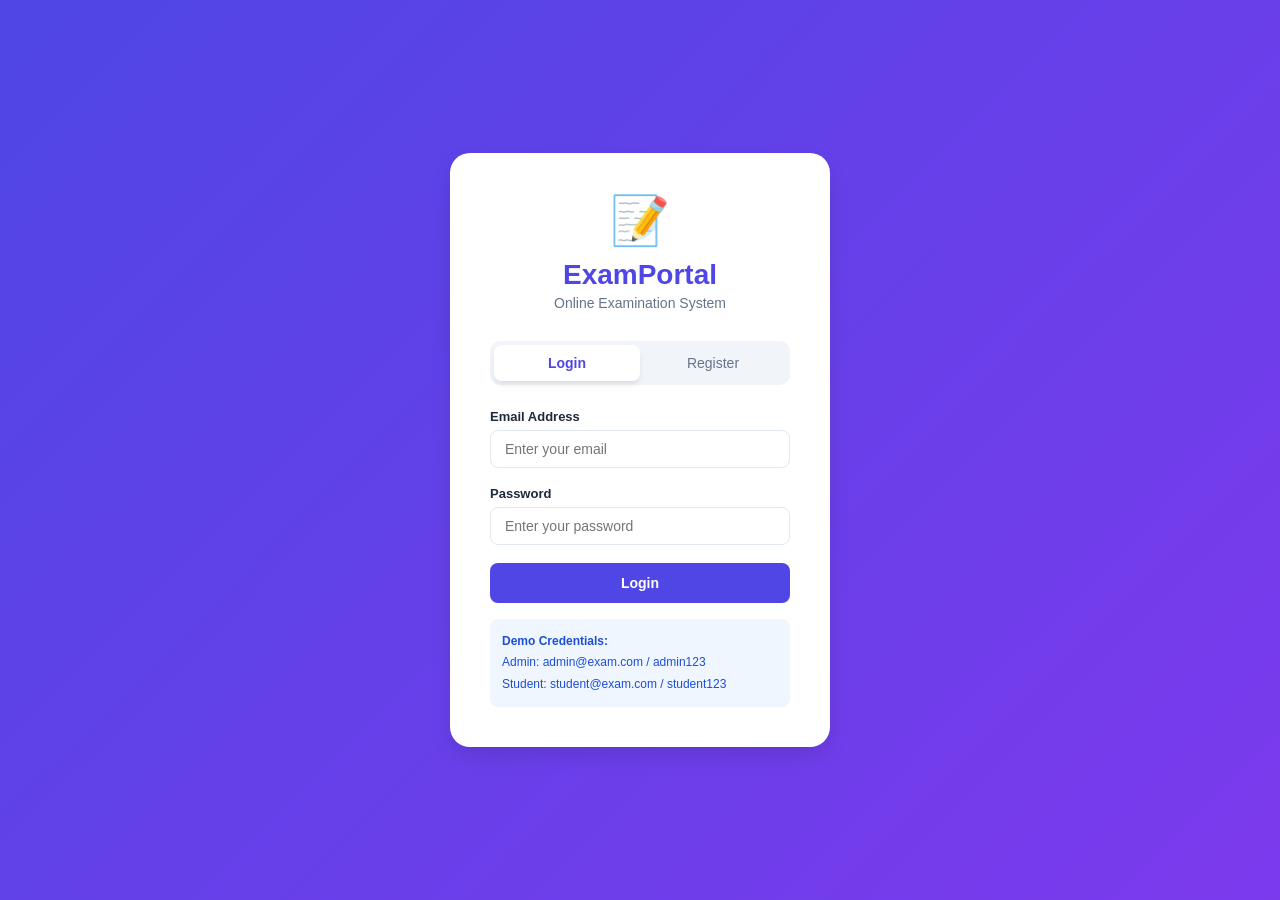
==== online-exam-portal/online-exam-portal/frontend/admin-dashboard.html @ 6cc7e075 "Add files via upload" ====
<!DOCTYPE html>
<html lang="en">
<head>
    <meta charset="UTF-8">
    <meta name="viewport" content="width=device-width, initial-scale=1.0">
    <title>Admin Dashboard - ExamPortal</title>
    <link rel="stylesheet" href="css/style.css">
</head>
<body>

<nav class="navbar">
    <div class="nav-brand">📝 ExamPortal <span class="badge-admin">ADMIN</span></div>
    <div class="nav-links">
        <button class="nav-btn active" onclick="showSection('dashboard')">Dashboard</button>
        <button class="nav-btn" onclick="showSection('exams')">Manage Exams</button>
        <button class="nav-btn" onclick="showSection('results')">Results</button>
    </div>
    <div class="nav-user">
        <span>👤 <span id="adminName"></span></span>
        <button class="btn btn-outline btn-sm" onclick="logout()">Logout</button>
    </div>
</nav>

<div class="container">

    <!-- Dashboard Stats -->
    <div id="dashboardSection">
        <div class="section-header">
            <h2>📊 Admin Dashboard</h2>
        </div>
        <div class="stats-grid" id="statsGrid">
            <div class="stat-card"><div class="stat-num" id="statStudents">-</div><div class="stat-label">Total Students</div></div>
            <div class="stat-card"><div class="stat-num" id="statExams">-</div><div class="stat-label">Total Exams</div></div>
            <div class="stat-card"><div class="stat-num" id="statAttempts">-</div><div class="stat-label">Exam Attempts</div></div>
        </div>
    </div>

    <!-- Manage Exams -->
    <div id="examsSection" class="hidden">
        <div class="section-header">
            <h2>📋 Manage Exams</h2>
            <button class="btn btn-primary" onclick="showCreateExamForm()">+ Create New Exam</button>
        </div>

        <!-- Create/Edit Exam Form -->
        <div id="examForm" class="card hidden">
            <h3 id="examFormTitle">Create New Exam</h3>
            <div class="form-grid">
                <div class="form-group">
                    <label>Exam Title *</label>
                    <input type="text" id="examTitle" placeholder="e.g. Java Programming Basics">
                </div>
                <div class="form-group">
                    <label>Duration (minutes) *</label>
                    <input type="number" id="examDuration" value="30" min="5">
                </div>
                <div class="form-group">
                    <label>Total Marks *</label>
                    <input type="number" id="examTotalMarks" value="10" min="1">
                </div>
                <div class="form-group">
                    <label>Pass Marks *</label>
                    <input type="number" id="examPassMarks" value="6" min="1">
                </div>
                <div class="form-group full-width">
                    <label>Description</label>
                    <textarea id="examDescription" placeholder="Exam description..." rows="3"></textarea>
                </div>
            </div>
            <div class="form-actions">
                <button class="btn btn-primary" onclick="saveExam()">Save Exam</button>
                <button class="btn btn-outline" onclick="cancelExamForm()">Cancel</button>
            </div>
        </div>

        <div id="adminExamsList"></div>
    </div>

    <!-- Questions Modal trigger area -->
    <div id="questionsSection" class="hidden">
        <div class="section-header">
            <button class="btn btn-outline" onclick="showSection('exams')">← Back to Exams</button>
            <h2>❓ Questions for: <span id="currentExamTitle"></span></h2>
            <button class="btn btn-primary" onclick="showAddQuestionForm()">+ Add Question</button>
        </div>

        <div id="addQuestionForm" class="card hidden">
            <h3>Add New Question</h3>
            <div class="form-group">
                <label>Question Text *</label>
                <textarea id="qText" rows="3" placeholder="Enter your question here..."></textarea>
            </div>
            <div class="form-grid">
                <div class="form-group"><label>Option A *</label><input type="text" id="qOptA" placeholder="Option A"></div>
                <div class="form-group"><label>Option B *</label><input type="text" id="qOptB" placeholder="Option B"></div>
                <div class="form-group"><label>Option C *</label><input type="text" id="qOptC" placeholder="Option C"></div>
                <div class="form-group"><label>Option D *</label><input type="text" id="qOptD" placeholder="Option D"></div>
                <div class="form-group">
                    <label>Correct Answer *</label>
                    <select id="qCorrect">
                        <option value="A">A</option>
                        <option value="B">B</option>
                        <option value="C">C</option>
                        <option value="D">D</option>
                    </select>
                </div>
                <div class="form-group">
                    <label>Marks</label>
                    <input type="number" id="qMarks" value="1" min="1">
                </div>
            </div>
            <div class="form-actions">
                <button class="btn btn-primary" onclick="saveQuestion()">Add Question</button>
                <button class="btn btn-outline" onclick="document.getElementById('addQuestionForm').classList.add('hidden')">Cancel</button>
            </div>
        </div>

        <div id="questionsList"></div>
    </div>

    <!-- Results -->
    <div id="resultsSection" class="hidden">
        <div class="section-header">
            <h2>📈 All Exam Results</h2>
        </div>
        <div id="adminResultsList"></div>
    </div>

</div>

<script src="js/app.js"></script>
<script src="js/admin.js"></script>
</body>
</html>
---- online-exam-portal/online-exam-portal/frontend/css/style.css ----
/* ============================================
   ONLINE EXAM PORTAL - Main Stylesheet
   ============================================ */

* { margin: 0; padding: 0; box-sizing: border-box; }

:root {
    --primary: #4f46e5;
    --primary-dark: #3730a3;
    --success: #10b981;
    --danger: #ef4444;
    --warning: #f59e0b;
    --bg: #f1f5f9;
    --card: #ffffff;
    --text: #1e293b;
    --text-light: #64748b;
    --border: #e2e8f0;
    --radius: 12px;
    --shadow: 0 4px 6px -1px rgba(0,0,0,0.1);
    --shadow-lg: 0 10px 25px -5px rgba(0,0,0,0.15);
}

body { font-family: 'Segoe UI', sans-serif; background: var(--bg); color: var(--text); }

/* ---- AUTH ---- */
.auth-body { min-height: 100vh; display: flex; align-items: center; justify-content: center;
    background: linear-gradient(135deg, #4f46e5 0%, #7c3aed 100%); }

.auth-container { width: 100%; max-width: 420px; padding: 20px; }

.auth-card { background: var(--card); border-radius: 20px; padding: 40px;
    box-shadow: var(--shadow-lg); }

.auth-logo { text-align: center; margin-bottom: 30px; }
.auth-logo .logo-icon { font-size: 48px; margin-bottom: 10px; }
.auth-logo h1 { font-size: 28px; color: var(--primary); font-weight: 700; }
.auth-logo p { color: var(--text-light); font-size: 14px; margin-top: 4px; }

.auth-tabs { display: flex; background: var(--bg); border-radius: 10px; padding: 4px;
    margin-bottom: 24px; }
.tab-btn { flex: 1; padding: 10px; border: none; background: transparent;
    border-radius: 8px; cursor: pointer; font-size: 14px; font-weight: 500;
    color: var(--text-light); transition: all 0.2s; }
.tab-btn.active { background: var(--card); color: var(--primary);
    box-shadow: var(--shadow); font-weight: 600; }

.demo-creds { margin-top: 16px; padding: 12px; background: #eff6ff;
    border-radius: 8px; font-size: 12px; color: #1d4ed8; line-height: 1.8; }

/* ---- NAVBAR ---- */
.navbar { background: var(--card); border-bottom: 1px solid var(--border);
    padding: 0 24px; height: 64px; display: flex; align-items: center;
    gap: 20px; box-shadow: var(--shadow); position: sticky; top: 0; z-index: 100; }

.nav-brand { font-size: 20px; font-weight: 700; color: var(--primary); flex-shrink: 0; }
.nav-links { display: flex; gap: 8px; flex: 1; }
.nav-btn { padding: 8px 16px; border: none; background: transparent;
    border-radius: 8px; cursor: pointer; font-size: 14px; color: var(--text-light);
    transition: all 0.2s; }
.nav-btn:hover { background: var(--bg); color: var(--text); }
.nav-btn.active { background: #eff6ff; color: var(--primary); font-weight: 600; }

.nav-user { display: flex; align-items: center; gap: 12px; font-size: 14px;
    color: var(--text-light); flex-shrink: 0; }

.badge-admin { background: #fee2e2; color: #dc2626; font-size: 11px;
    padding: 2px 8px; border-radius: 99px; font-weight: 600; }

/* ---- LAYOUT ---- */
.container { max-width: 1200px; margin: 0 auto; padding: 24px; }

.section-header { display: flex; align-items: center; gap: 16px;
    margin-bottom: 24px; flex-wrap: wrap; }
.section-header h2 { font-size: 22px; font-weight: 700; flex: 1; }
.section-header p { color: var(--text-light); font-size: 14px; width: 100%; margin-top: -12px; }

/* ---- CARDS ---- */
.card { background: var(--card); border-radius: var(--radius);
    padding: 24px; box-shadow: var(--shadow); margin-bottom: 16px; }

.cards-grid { display: grid; grid-template-columns: repeat(auto-fill, minmax(300px, 1fr));
    gap: 20px; }

.exam-card { background: var(--card); border-radius: var(--radius);
    padding: 24px; box-shadow: var(--shadow); border: 2px solid transparent;
    transition: all 0.2s; }
.exam-card:hover { border-color: var(--primary); transform: translateY(-2px);
    box-shadow: var(--shadow-lg); }

.exam-card h3 { font-size: 17px; font-weight: 600; margin-bottom: 8px; color: var(--text); }
.exam-card p { font-size: 13px; color: var(--text-light); margin-bottom: 16px; line-height: 1.5; }

.exam-meta { display: flex; gap: 12px; flex-wrap: wrap; margin-bottom: 16px; }
.meta-tag { background: #eff6ff; color: #3b82f6; padding: 4px 10px;
    border-radius: 99px; font-size: 12px; font-weight: 500; }
.meta-tag.green { background: #ecfdf5; color: #10b981; }
.meta-tag.orange { background: #fff7ed; color: #f97316; }

/* ---- STATS ---- */
.stats-grid { display: grid; grid-template-columns: repeat(auto-fit, minmax(200px, 1fr));
    gap: 20px; margin-bottom: 32px; }
.stat-card { background: var(--card); border-radius: var(--radius);
    padding: 28px; box-shadow: var(--shadow); text-align: center;
    border-top: 4px solid var(--primary); }
.stat-num { font-size: 40px; font-weight: 700; color: var(--primary); }
.stat-label { font-size: 14px; color: var(--text-light); margin-top: 4px; }

/* ---- FORMS ---- */
.form-group { margin-bottom: 18px; }
.form-group label { display: block; font-size: 13px; font-weight: 600;
    color: var(--text); margin-bottom: 6px; }
.form-group input, .form-group textarea, .form-group select {
    width: 100%; padding: 10px 14px; border: 1.5px solid var(--border);
    border-radius: 8px; font-size: 14px; color: var(--text);
    transition: border-color 0.2s; outline: none; }
.form-group input:focus, .form-group textarea:focus, .form-group select:focus {
    border-color: var(--primary); }
.form-grid { display: grid; grid-template-columns: 1fr 1fr; gap: 16px; }
.form-grid .full-width { grid-column: 1 / -1; }
.form-actions { display: flex; gap: 12px; margin-top: 20px; }

/* ---- BUTTONS ---- */
.btn { padding: 10px 20px; border: none; border-radius: 8px; cursor: pointer;
    font-size: 14px; font-weight: 600; transition: all 0.2s; display: inline-flex;
    align-items: center; gap: 6px; }
.btn-primary { background: var(--primary); color: white; }
.btn-primary:hover { background: var(--primary-dark); }
.btn-success { background: var(--success); color: white; }
.btn-success:hover { background: #059669; }
.btn-danger { background: var(--danger); color: white; }
.btn-danger:hover { background: #dc2626; }
.btn-outline { background: transparent; border: 1.5px solid var(--border); color: var(--text); }
.btn-outline:hover { border-color: var(--primary); color: var(--primary); }
.btn-full { width: 100%; justify-content: center; padding: 12px; }
.btn-sm { padding: 6px 14px; font-size: 13px; }

/* ---- ALERTS ---- */
.alert { padding: 12px 16px; border-radius: 8px; font-size: 13px;
    margin-bottom: 16px; display: none; }
.alert.show { display: block; }
.alert.success { background: #ecfdf5; color: #065f46; border: 1px solid #6ee7b7; }
.alert.error { background: #fef2f2; color: #991b1b; border: 1px solid #fca5a5; }

/* ---- TABLE ---- */
.table-wrap { overflow-x: auto; background: var(--card);
    border-radius: var(--radius); box-shadow: var(--shadow); }
table { width: 100%; border-collapse: collapse; }
th { background: #f8fafc; padding: 12px 16px; text-align: left;
    font-size: 12px; font-weight: 600; color: var(--text-light);
    text-transform: uppercase; letter-spacing: 0.5px; }
td { padding: 14px 16px; border-bottom: 1px solid var(--border); font-size: 14px; }
tr:last-child td { border-bottom: none; }
tr:hover td { background: #f8fafc; }

.badge { padding: 4px 10px; border-radius: 99px; font-size: 12px; font-weight: 600; }
.badge-pass { background: #ecfdf5; color: #065f46; }
.badge-fail { background: #fef2f2; color: #991b1b; }
.badge-active { background: #ecfdf5; color: #065f46; }
.badge-inactive { background: #f1f5f9; color: #64748b; }

/* ---- EXAM MODAL ---- */
.modal { position: fixed; inset: 0; z-index: 200; display: flex;
    align-items: center; justify-content: center; padding: 20px; }
.modal-overlay { position: absolute; inset: 0; background: rgba(0,0,0,0.5); }
.modal-content { position: relative; background: var(--card); border-radius: 20px;
    width: 100%; max-width: 760px; max-height: 90vh; overflow-y: auto;
    box-shadow: var(--shadow-lg); }

.exam-modal { padding: 0; }
.exam-header { display: flex; justify-content: space-between; align-items: center;
    padding: 20px 28px; border-bottom: 1px solid var(--border); background: var(--primary);
    border-radius: 20px 20px 0 0; }
.exam-header h2 { color: white; font-size: 18px; }
.exam-timer { color: white; font-size: 18px; font-weight: 700;
    background: rgba(255,255,255,0.2); padding: 6px 14px; border-radius: 8px; }
.exam-timer.warning { background: var(--danger); animation: pulse 1s infinite; }

@keyframes pulse { 0%,100% { opacity: 1; } 50% { opacity: 0.7; } }

.exam-progress { padding: 16px 28px; border-bottom: 1px solid var(--border); }
.exam-progress span { font-size: 13px; color: var(--text-light); }
.progress-bar { height: 6px; background: var(--border); border-radius: 99px; margin-top: 8px; }
.progress-fill { height: 100%; background: var(--primary); border-radius: 99px; transition: width 0.3s; }

#questionContainer { padding: 28px; }
.question-num { font-size: 12px; color: var(--text-light); font-weight: 600;
    text-transform: uppercase; margin-bottom: 10px; }
.question-text { font-size: 17px; font-weight: 600; margin-bottom: 20px;
    line-height: 1.5; color: var(--text); }

.options-list { display: flex; flex-direction: column; gap: 10px; }
.option-item { display: flex; align-items: center; gap: 12px; padding: 14px 18px;
    border: 2px solid var(--border); border-radius: 10px; cursor: pointer;
    transition: all 0.2s; }
.option-item:hover { border-color: var(--primary); background: #eff6ff; }
.option-item.selected { border-color: var(--primary); background: #eff6ff; }
.option-item input[type="radio"] { display: none; }
.option-label { width: 28px; height: 28px; border-radius: 50%; background: var(--bg);
    display: flex; align-items: center; justify-content: center;
    font-weight: 700; font-size: 13px; color: var(--text-light); flex-shrink: 0; }
.option-item.selected .option-label { background: var(--primary); color: white; }
.option-text { font-size: 15px; color: var(--text); }

.exam-navigation { display: flex; align-items: center; justify-content: space-between;
    padding: 16px 28px; border-top: 1px solid var(--border); }
.question-dots { display: flex; gap: 6px; flex-wrap: wrap; }
.q-dot { width: 28px; height: 28px; border-radius: 50%; background: var(--border);
    border: none; cursor: pointer; font-size: 11px; font-weight: 600;
    transition: all 0.2s; }
.q-dot.answered { background: var(--success); color: white; }
.q-dot.current { background: var(--primary); color: white; }

.submit-area { padding: 16px 28px; border-top: 1px solid var(--border); }

/* ---- RESULT MODAL ---- */
.result-modal { padding: 40px; text-align: center; }
.result-icon { font-size: 60px; margin-bottom: 16px; }
.result-score { font-size: 48px; font-weight: 700; margin-bottom: 8px; }
.result-score.pass { color: var(--success); }
.result-score.fail { color: var(--danger); }
.result-label { font-size: 16px; color: var(--text-light); margin-bottom: 24px; }
.result-details { background: var(--bg); border-radius: 12px; padding: 20px;
    margin-bottom: 24px; display: grid; grid-template-columns: 1fr 1fr; gap: 12px; }
.result-detail-item { text-align: center; }
.result-detail-item .num { font-size: 22px; font-weight: 700; color: var(--text); }
.result-detail-item .lbl { font-size: 12px; color: var(--text-light); margin-top: 2px; }

/* ---- UTILITIES ---- */
.hidden { display: none !important; }
.loading { text-align: center; padding: 40px; color: var(--text-light); font-size: 16px; }
.empty-state { text-align: center; padding: 60px 20px; color: var(--text-light); }
.empty-state .icon { font-size: 48px; margin-bottom: 12px; }

/* ---- RESPONSIVE ---- */
@media (max-width: 640px) {
    .form-grid { grid-template-columns: 1fr; }
    .navbar { flex-wrap: wrap; height: auto; padding: 12px; gap: 8px; }
    .nav-links { order: 3; width: 100%; }
    .container { padding: 16px; }
    .exam-header { flex-direction: column; gap: 10px; text-align: center; }
    .result-details { grid-template-columns: 1fr; }
}
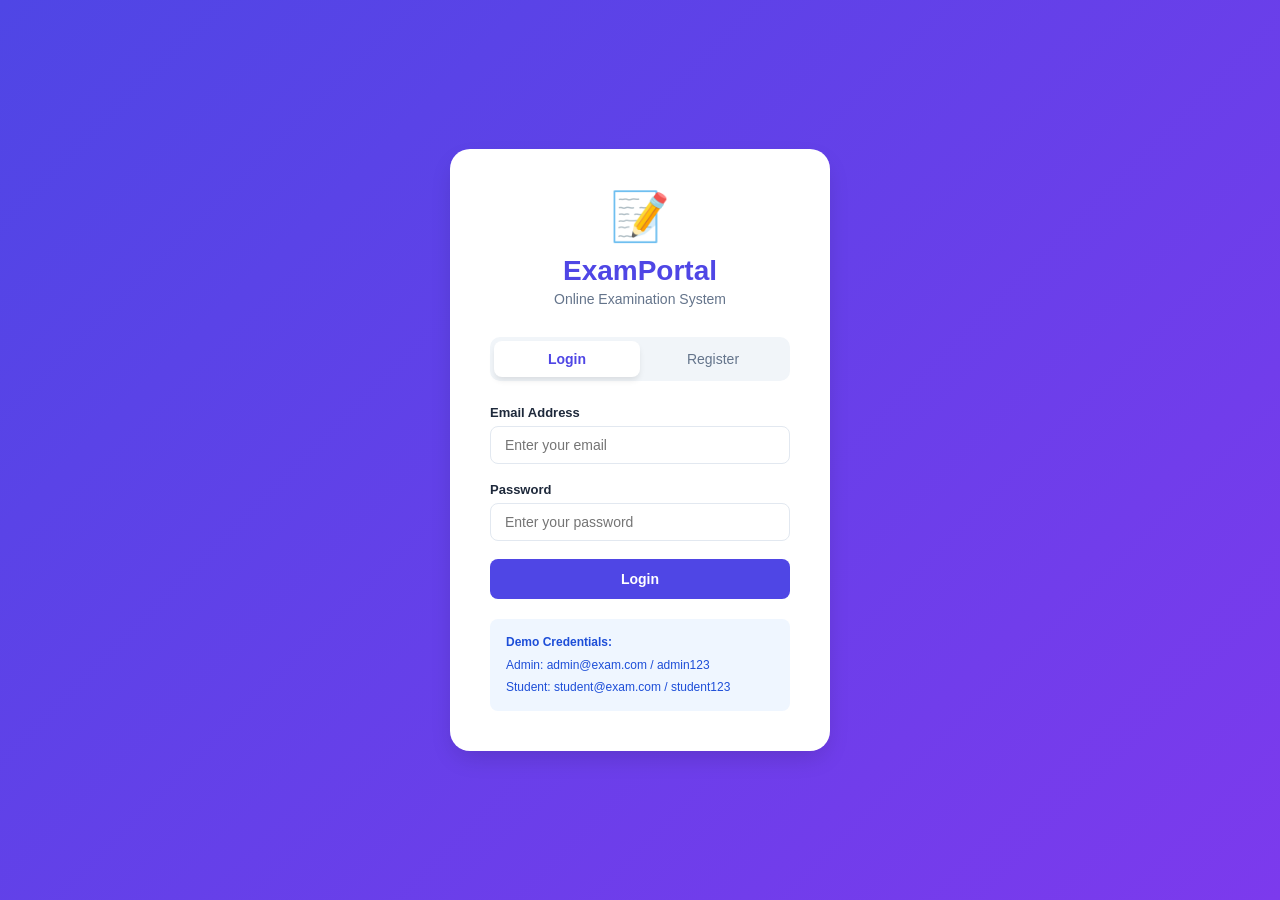
==== commit 07270338: "Update admin dashboard layout and elements" ====
--- a/online-exam-portal/online-exam-portal/frontend/admin-dashboard.html
+++ b/online-exam-portal/online-exam-portal/frontend/admin-dashboard.html
@@ -9,14 +9,17 @@
 <body>
 
 <nav class="navbar">
-    <div class="nav-brand">📝 ExamPortal <span class="badge-admin">ADMIN</span></div>
+    <div class="nav-brand">
+        <img src="static/Logo.png" alt="Exam Portal Logo" class="portal-logo" width="200">
+    </div>
     <div class="nav-links">
         <button class="nav-btn active" onclick="showSection('dashboard')">Dashboard</button>
         <button class="nav-btn" onclick="showSection('exams')">Manage Exams</button>
         <button class="nav-btn" onclick="showSection('results')">Results</button>
     </div>
     <div class="nav-user">
-        <span>👤 <span id="adminName"></span></span>
+        <span class="badge-admin">ADMIN</span>
+        <span class="nav-username">👤 <span id="adminName"></span></span>
         <button class="btn btn-outline btn-sm" onclick="logout()">Logout</button>
     </div>
 </nav>
@@ -76,7 +79,7 @@
         <div id="adminExamsList"></div>
     </div>
 
-    <!-- Questions Modal trigger area -->
+    <!-- Questions Section -->
     <div id="questionsSection" class="hidden">
         <div class="section-header">
             <button class="btn btn-outline" onclick="showSection('exams')">← Back to Exams</button>
--- a/online-exam-portal/online-exam-portal/frontend/css/style.css
+++ b/online-exam-portal/online-exam-portal/frontend/css/style.css
@@ -2,7 +2,7 @@
    ONLINE EXAM PORTAL - Main Stylesheet
    ============================================ */
 
-* { margin: 0; padding: 0; box-sizing: border-box; }
+* { margin: 0; padding: 0; box-sizing: border-box; font-family: 'Segoe UI', sans-serif; }
 
 :root {
     --primary: #4f46e5;
@@ -20,109 +20,452 @@
     --shadow-lg: 0 10px 25px -5px rgba(0,0,0,0.15);
 }
 
-body { font-family: 'Segoe UI', sans-serif; background: var(--bg); color: var(--text); }
-
-/* ---- AUTH ---- */
-.auth-body { min-height: 100vh; display: flex; align-items: center; justify-content: center;
-    background: linear-gradient(135deg, #4f46e5 0%, #7c3aed 100%); }
+html, body {
+    width: 100%;
+    height: 100%;
+}
+
+body { background: var(--bg); color: var(--text); }
+
+/* ============================================
+   LOGIN PAGE
+   ============================================ */
+
+.login-page {
+    width: 100%;
+    min-height: 100vh;
+    background: #e8f5ea;
+    display: flex;
+    justify-content: center;
+    align-items: center;
+    padding: 20px;
+}
+
+.login-container {
+    width: 100%;
+    max-width: 1000px;
+    min-height: 580px;
+    background: white;
+    border-radius: 20px;
+    overflow: hidden;
+    display: flex;
+    box-shadow: 0 15px 40px rgba(0,0,0,0.1);
+}
+
+/* LEFT PANEL */
+.left-panel {
+    width: 45%;
+    background: #dff4e3;
+    display: flex;
+    flex-direction: column;
+    justify-content: center;
+    align-items: center;
+    padding: 40px;
+    text-align: center;
+}
+
+.left-panel img {
+    width: 200px;
+    margin-bottom: 25px;
+}
+
+.left-panel h1 {
+    font-size: 38px;
+    color: #2d3436;
+    margin-bottom: 12px;
+}
+
+.left-panel p {
+    font-size: 16px;
+    color: #555;
+    line-height: 1.6;
+}
+
+/* RIGHT PANEL */
+.right-panel {
+    width: 55%;
+    display: flex;
+    justify-content: center;
+    align-items: center;
+    padding: 40px;
+}
+
+.login-box {
+    width: 100%;
+    max-width: 360px;
+}
+
+.login-box h2 {
+    font-size: 32px;
+    margin-bottom: 24px;
+    color: #2d3436;
+}
+
+/* ALERT */
+.alert {
+    display: none;
+    padding: 12px 16px;
+    border-radius: 8px;
+    font-size: 13px;
+    margin-bottom: 16px;
+}
+.alert.show  { display: block; }
+.alert.error   { background: #fef2f2; color: #991b1b; border: 1px solid #fca5a5; }
+.alert.success { background: #ecfdf5; color: #065f46; border: 1px solid #6ee7b7; }
+
+/* INPUT GROUPS */
+.input-group { margin-bottom: 18px; }
+
+.input-group label {
+    display: block;
+    margin-bottom: 7px;
+    font-weight: 600;
+    font-size: 14px;
+    color: #2d3436;
+}
+
+.input-group input {
+    width: 100%;
+    padding: 13px 14px;
+    border: 1.5px solid #ddd;
+    border-radius: 8px;
+    font-size: 15px;
+    outline: none;
+    transition: border-color 0.2s;
+    color: var(--text);
+}
+
+.input-group input:focus {
+    border-color: #4caf50;
+}
+
+/* FORGOT PASSWORD LINK */
+.forgot-container {
+    text-align: right;
+    margin-top: 6px;
+    margin-bottom: 20px;
+}
+
+.forgot {
+    color: #4caf50;
+    text-decoration: none;
+    font-size: 13px;
+    font-weight: 500;
+}
+
+.forgot:hover { text-decoration: underline; }
+
+/* LOGIN BUTTON */
+.login-btn {
+    width: 100%;
+    padding: 14px;
+    border: none;
+    border-radius: 8px;
+    background: #1f2937;
+    color: white;
+    font-size: 16px;
+    font-weight: 600;
+    cursor: pointer;
+    margin-bottom: 16px;
+    transition: background 0.2s;
+}
+
+.login-btn:hover { background: #111827; }
+
+/* REGISTER LINK */
+.register {
+    text-align: center;
+    margin-top: 6px;
+    font-size: 14px;
+    color: #555;
+}
+
+.register a {
+    color: #4caf50;
+    text-decoration: none;
+    font-weight: 600;
+}
+
+.register a:hover { text-decoration: underline; }
+
+/* DEMO CREDENTIALS */
+.demo-creds {
+    margin-top: 20px;
+    padding: 12px 16px;
+    background: #eff6ff;
+    border-radius: 8px;
+    font-size: 12px;
+    color: #1d4ed8;
+    line-height: 1.9;
+}
+
+.demo-creds p { margin: 0; }
+
+/* RESPONSIVE - stack panels on small screens */
+@media (max-width: 680px) {
+    .login-container {
+        flex-direction: column;
+        min-height: unset;
+        border-radius: 16px;
+    }
+    .left-panel, .right-panel {
+        width: 100%;
+    }
+    .left-panel {
+        padding: 30px 20px;
+        min-height: 180px;
+    }
+    .left-panel h1 { font-size: 28px; }
+    .left-panel img { width: 120px; margin-bottom: 15px; }
+    .right-panel { padding: 30px 20px; }
+}
+
+/* ============================================
+   AUTH (other pages)
+   ============================================ */
+
+.auth-body {
+    min-height: 100vh;
+    display: flex;
+    align-items: center;
+    justify-content: center;
+    background: linear-gradient(135deg, #4f46e5 0%, #7c3aed 100%);
+}
 
 .auth-container { width: 100%; max-width: 420px; padding: 20px; }
 
-.auth-card { background: var(--card); border-radius: 20px; padding: 40px;
-    box-shadow: var(--shadow-lg); }
+.auth-card {
+    background: var(--card);
+    border-radius: 20px;
+    padding: 40px;
+    box-shadow: var(--shadow-lg);
+}
 
 .auth-logo { text-align: center; margin-bottom: 30px; }
 .auth-logo .logo-icon { font-size: 48px; margin-bottom: 10px; }
 .auth-logo h1 { font-size: 28px; color: var(--primary); font-weight: 700; }
 .auth-logo p { color: var(--text-light); font-size: 14px; margin-top: 4px; }
 
-.auth-tabs { display: flex; background: var(--bg); border-radius: 10px; padding: 4px;
-    margin-bottom: 24px; }
-.tab-btn { flex: 1; padding: 10px; border: none; background: transparent;
-    border-radius: 8px; cursor: pointer; font-size: 14px; font-weight: 500;
-    color: var(--text-light); transition: all 0.2s; }
-.tab-btn.active { background: var(--card); color: var(--primary);
-    box-shadow: var(--shadow); font-weight: 600; }
-
-.demo-creds { margin-top: 16px; padding: 12px; background: #eff6ff;
-    border-radius: 8px; font-size: 12px; color: #1d4ed8; line-height: 1.8; }
-
-/* ---- NAVBAR ---- */
-.navbar { background: var(--card); border-bottom: 1px solid var(--border);
-    padding: 0 24px; height: 64px; display: flex; align-items: center;
-    gap: 20px; box-shadow: var(--shadow); position: sticky; top: 0; z-index: 100; }
+.auth-tabs {
+    display: flex;
+    background: var(--bg);
+    border-radius: 10px;
+    padding: 4px;
+    margin-bottom: 24px;
+}
+
+.tab-btn {
+    flex: 1;
+    padding: 10px;
+    border: none;
+    background: transparent;
+    border-radius: 8px;
+    cursor: pointer;
+    font-size: 14px;
+    font-weight: 500;
+    color: var(--text-light);
+    transition: all 0.2s;
+}
+
+.tab-btn.active {
+    background: var(--card);
+    color: var(--primary);
+    box-shadow: var(--shadow);
+    font-weight: 600;
+}
+
+/* ============================================
+   NAVBAR
+   ============================================ */
+
+.navbar {
+    background: var(--card);
+    border-bottom: 1px solid var(--border);
+    padding: 0 24px;
+    height: 64px;
+    display: flex;
+    align-items: center;
+    gap: 20px;
+    box-shadow: var(--shadow);
+    position: sticky;
+    top: 0;
+    z-index: 100;
+}
 
 .nav-brand { font-size: 20px; font-weight: 700; color: var(--primary); flex-shrink: 0; }
 .nav-links { display: flex; gap: 8px; flex: 1; }
-.nav-btn { padding: 8px 16px; border: none; background: transparent;
-    border-radius: 8px; cursor: pointer; font-size: 14px; color: var(--text-light);
-    transition: all 0.2s; }
+
+.nav-btn {
+    padding: 8px 16px;
+    border: none;
+    background: transparent;
+    border-radius: 8px;
+    cursor: pointer;
+    font-size: 14px;
+    color: var(--text-light);
+    transition: all 0.2s;
+}
+
 .nav-btn:hover { background: var(--bg); color: var(--text); }
 .nav-btn.active { background: #eff6ff; color: var(--primary); font-weight: 600; }
 
-.nav-user { display: flex; align-items: center; gap: 12px; font-size: 14px;
-    color: var(--text-light); flex-shrink: 0; }
-
-.badge-admin { background: #fee2e2; color: #dc2626; font-size: 11px;
-    padding: 2px 8px; border-radius: 99px; font-weight: 600; }
-
-/* ---- LAYOUT ---- */
+/* ── Navbar user info fix ── */
+/* ── Navbar user section ── */
+.nav-user {
+    display: flex;
+    flex-direction: row;
+    align-items: center;
+    gap: 10px;
+    flex-shrink: 0;
+}
+
+.nav-username {
+    font-size: 14px;
+    color: var(--text-light);
+    white-space: nowrap;
+}
+
+.badge-admin {
+    background: #fee2e2;
+    color: #dc2626;
+    font-size: 11px;
+    padding: 3px 10px;
+    border-radius: 99px;
+    font-weight: 600;
+    white-space: nowrap;
+}
+
+/* ============================================
+   LAYOUT
+   ============================================ */
+
 .container { max-width: 1200px; margin: 0 auto; padding: 24px; }
 
-.section-header { display: flex; align-items: center; gap: 16px;
-    margin-bottom: 24px; flex-wrap: wrap; }
+.section-header {
+    display: flex;
+    align-items: center;
+    gap: 16px;
+    margin-bottom: 24px;
+    flex-wrap: wrap;
+}
+
 .section-header h2 { font-size: 22px; font-weight: 700; flex: 1; }
 .section-header p { color: var(--text-light); font-size: 14px; width: 100%; margin-top: -12px; }
 
-/* ---- CARDS ---- */
-.card { background: var(--card); border-radius: var(--radius);
-    padding: 24px; box-shadow: var(--shadow); margin-bottom: 16px; }
-
-.cards-grid { display: grid; grid-template-columns: repeat(auto-fill, minmax(300px, 1fr));
-    gap: 20px; }
-
-.exam-card { background: var(--card); border-radius: var(--radius);
-    padding: 24px; box-shadow: var(--shadow); border: 2px solid transparent;
-    transition: all 0.2s; }
-.exam-card:hover { border-color: var(--primary); transform: translateY(-2px);
-    box-shadow: var(--shadow-lg); }
+/* ============================================
+   CARDS
+   ============================================ */
+
+.card {
+    background: var(--card);
+    border-radius: var(--radius);
+    padding: 24px;
+    box-shadow: var(--shadow);
+    margin-bottom: 16px;
+}
+
+.cards-grid {
+    display: grid;
+    grid-template-columns: repeat(auto-fill, minmax(300px, 1fr));
+    gap: 20px;
+}
+
+.exam-card {
+    background: var(--card);
+    border-radius: var(--radius);
+    padding: 24px;
+    box-shadow: var(--shadow);
+    border: 2px solid transparent;
+    transition: all 0.2s;
+}
+
+.exam-card:hover {
+    border-color: var(--primary);
+    transform: translateY(-2px);
+    box-shadow: var(--shadow-lg);
+}
 
 .exam-card h3 { font-size: 17px; font-weight: 600; margin-bottom: 8px; color: var(--text); }
 .exam-card p { font-size: 13px; color: var(--text-light); margin-bottom: 16px; line-height: 1.5; }
 
 .exam-meta { display: flex; gap: 12px; flex-wrap: wrap; margin-bottom: 16px; }
-.meta-tag { background: #eff6ff; color: #3b82f6; padding: 4px 10px;
-    border-radius: 99px; font-size: 12px; font-weight: 500; }
+.meta-tag { background: #eff6ff; color: #3b82f6; padding: 4px 10px; border-radius: 99px; font-size: 12px; font-weight: 500; }
 .meta-tag.green { background: #ecfdf5; color: #10b981; }
 .meta-tag.orange { background: #fff7ed; color: #f97316; }
 
-/* ---- STATS ---- */
-.stats-grid { display: grid; grid-template-columns: repeat(auto-fit, minmax(200px, 1fr));
-    gap: 20px; margin-bottom: 32px; }
-.stat-card { background: var(--card); border-radius: var(--radius);
-    padding: 28px; box-shadow: var(--shadow); text-align: center;
-    border-top: 4px solid var(--primary); }
+/* ============================================
+   STATS
+   ============================================ */
+
+.stats-grid {
+    display: grid;
+    grid-template-columns: repeat(auto-fit, minmax(200px, 1fr));
+    gap: 20px;
+    margin-bottom: 32px;
+}
+
+.stat-card {
+    background: var(--card);
+    border-radius: var(--radius);
+    padding: 28px;
+    box-shadow: var(--shadow);
+    text-align: center;
+    border-top: 4px solid var(--primary);
+}
+
 .stat-num { font-size: 40px; font-weight: 700; color: var(--primary); }
 .stat-label { font-size: 14px; color: var(--text-light); margin-top: 4px; }
 
-/* ---- FORMS ---- */
+/* ============================================
+   FORMS
+   ============================================ */
+
 .form-group { margin-bottom: 18px; }
-.form-group label { display: block; font-size: 13px; font-weight: 600;
-    color: var(--text); margin-bottom: 6px; }
+
+.form-group label {
+    display: block;
+    font-size: 13px;
+    font-weight: 600;
+    color: var(--text);
+    margin-bottom: 6px;
+}
+
 .form-group input, .form-group textarea, .form-group select {
-    width: 100%; padding: 10px 14px; border: 1.5px solid var(--border);
-    border-radius: 8px; font-size: 14px; color: var(--text);
-    transition: border-color 0.2s; outline: none; }
+    width: 100%;
+    padding: 10px 14px;
+    border: 1.5px solid var(--border);
+    border-radius: 8px;
+    font-size: 14px;
+    color: var(--text);
+    transition: border-color 0.2s;
+    outline: none;
+}
+
 .form-group input:focus, .form-group textarea:focus, .form-group select:focus {
-    border-color: var(--primary); }
+    border-color: var(--primary);
+}
+
 .form-grid { display: grid; grid-template-columns: 1fr 1fr; gap: 16px; }
 .form-grid .full-width { grid-column: 1 / -1; }
 .form-actions { display: flex; gap: 12px; margin-top: 20px; }
 
-/* ---- BUTTONS ---- */
-.btn { padding: 10px 20px; border: none; border-radius: 8px; cursor: pointer;
-    font-size: 14px; font-weight: 600; transition: all 0.2s; display: inline-flex;
-    align-items: center; gap: 6px; }
+/* ============================================
+   BUTTONS
+   ============================================ */
+
+.btn {
+    padding: 10px 20px;
+    border: none;
+    border-radius: 8px;
+    cursor: pointer;
+    font-size: 14px;
+    font-weight: 600;
+    transition: all 0.2s;
+    display: inline-flex;
+    align-items: center;
+    gap: 6px;
+}
+
 .btn-primary { background: var(--primary); color: white; }
 .btn-primary:hover { background: var(--primary-dark); }
 .btn-success { background: var(--success); color: white; }
@@ -134,45 +477,90 @@
 .btn-full { width: 100%; justify-content: center; padding: 12px; }
 .btn-sm { padding: 6px 14px; font-size: 13px; }
 
-/* ---- ALERTS ---- */
-.alert { padding: 12px 16px; border-radius: 8px; font-size: 13px;
-    margin-bottom: 16px; display: none; }
-.alert.show { display: block; }
-.alert.success { background: #ecfdf5; color: #065f46; border: 1px solid #6ee7b7; }
-.alert.error { background: #fef2f2; color: #991b1b; border: 1px solid #fca5a5; }
-
-/* ---- TABLE ---- */
-.table-wrap { overflow-x: auto; background: var(--card);
-    border-radius: var(--radius); box-shadow: var(--shadow); }
+/* ============================================
+   TABLE
+   ============================================ */
+
+.table-wrap {
+    overflow-x: auto;
+    background: var(--card);
+    border-radius: var(--radius);
+    box-shadow: var(--shadow);
+}
+
 table { width: 100%; border-collapse: collapse; }
-th { background: #f8fafc; padding: 12px 16px; text-align: left;
-    font-size: 12px; font-weight: 600; color: var(--text-light);
-    text-transform: uppercase; letter-spacing: 0.5px; }
+
+th {
+    background: #f8fafc;
+    padding: 12px 16px;
+    text-align: left;
+    font-size: 12px;
+    font-weight: 600;
+    color: var(--text-light);
+    text-transform: uppercase;
+    letter-spacing: 0.5px;
+}
+
 td { padding: 14px 16px; border-bottom: 1px solid var(--border); font-size: 14px; }
 tr:last-child td { border-bottom: none; }
 tr:hover td { background: #f8fafc; }
 
 .badge { padding: 4px 10px; border-radius: 99px; font-size: 12px; font-weight: 600; }
-.badge-pass { background: #ecfdf5; color: #065f46; }
-.badge-fail { background: #fef2f2; color: #991b1b; }
-.badge-active { background: #ecfdf5; color: #065f46; }
+.badge-pass     { background: #ecfdf5; color: #065f46; }
+.badge-fail     { background: #fef2f2; color: #991b1b; }
+.badge-active   { background: #ecfdf5; color: #065f46; }
 .badge-inactive { background: #f1f5f9; color: #64748b; }
 
-/* ---- EXAM MODAL ---- */
-.modal { position: fixed; inset: 0; z-index: 200; display: flex;
-    align-items: center; justify-content: center; padding: 20px; }
+/* ============================================
+   EXAM MODAL
+   ============================================ */
+
+.modal {
+    position: fixed;
+    inset: 0;
+    z-index: 200;
+    display: flex;
+    align-items: center;
+    justify-content: center;
+    padding: 20px;
+}
+
 .modal-overlay { position: absolute; inset: 0; background: rgba(0,0,0,0.5); }
-.modal-content { position: relative; background: var(--card); border-radius: 20px;
-    width: 100%; max-width: 760px; max-height: 90vh; overflow-y: auto;
-    box-shadow: var(--shadow-lg); }
+
+.modal-content {
+    position: relative;
+    background: var(--card);
+    border-radius: 20px;
+    width: 100%;
+    max-width: 760px;
+    max-height: 90vh;
+    overflow-y: auto;
+    box-shadow: var(--shadow-lg);
+}
 
 .exam-modal { padding: 0; }
-.exam-header { display: flex; justify-content: space-between; align-items: center;
-    padding: 20px 28px; border-bottom: 1px solid var(--border); background: var(--primary);
-    border-radius: 20px 20px 0 0; }
+
+.exam-header {
+    display: flex;
+    justify-content: space-between;
+    align-items: center;
+    padding: 20px 28px;
+    border-bottom: 1px solid var(--border);
+    background: var(--primary);
+    border-radius: 20px 20px 0 0;
+}
+
 .exam-header h2 { color: white; font-size: 18px; }
-.exam-timer { color: white; font-size: 18px; font-weight: 700;
-    background: rgba(255,255,255,0.2); padding: 6px 14px; border-radius: 8px; }
+
+.exam-timer {
+    color: white;
+    font-size: 18px;
+    font-weight: 700;
+    background: rgba(255,255,255,0.2);
+    padding: 6px 14px;
+    border-radius: 8px;
+}
+
 .exam-timer.warning { background: var(--danger); animation: pulse 1s infinite; }
 
 @keyframes pulse { 0%,100% { opacity: 1; } 50% { opacity: 0.7; } }
@@ -183,55 +571,117 @@
 .progress-fill { height: 100%; background: var(--primary); border-radius: 99px; transition: width 0.3s; }
 
 #questionContainer { padding: 28px; }
-.question-num { font-size: 12px; color: var(--text-light); font-weight: 600;
-    text-transform: uppercase; margin-bottom: 10px; }
-.question-text { font-size: 17px; font-weight: 600; margin-bottom: 20px;
-    line-height: 1.5; color: var(--text); }
+.question-num { font-size: 12px; color: var(--text-light); font-weight: 600; text-transform: uppercase; margin-bottom: 10px; }
+.question-text { font-size: 17px; font-weight: 600; margin-bottom: 20px; line-height: 1.5; color: var(--text); }
 
 .options-list { display: flex; flex-direction: column; gap: 10px; }
-.option-item { display: flex; align-items: center; gap: 12px; padding: 14px 18px;
-    border: 2px solid var(--border); border-radius: 10px; cursor: pointer;
-    transition: all 0.2s; }
+
+.option-item {
+    display: flex;
+    align-items: center;
+    gap: 12px;
+    padding: 14px 18px;
+    border: 2px solid var(--border);
+    border-radius: 10px;
+    cursor: pointer;
+    transition: all 0.2s;
+}
+
 .option-item:hover { border-color: var(--primary); background: #eff6ff; }
 .option-item.selected { border-color: var(--primary); background: #eff6ff; }
 .option-item input[type="radio"] { display: none; }
-.option-label { width: 28px; height: 28px; border-radius: 50%; background: var(--bg);
-    display: flex; align-items: center; justify-content: center;
-    font-weight: 700; font-size: 13px; color: var(--text-light); flex-shrink: 0; }
+
+.option-label {
+    width: 28px;
+    height: 28px;
+    border-radius: 50%;
+    background: var(--bg);
+    display: flex;
+    align-items: center;
+    justify-content: center;
+    font-weight: 700;
+    font-size: 13px;
+    color: var(--text-light);
+    flex-shrink: 0;
+}
+
 .option-item.selected .option-label { background: var(--primary); color: white; }
 .option-text { font-size: 15px; color: var(--text); }
 
-.exam-navigation { display: flex; align-items: center; justify-content: space-between;
-    padding: 16px 28px; border-top: 1px solid var(--border); }
+.exam-navigation {
+    display: flex;
+    align-items: center;
+    justify-content: space-between;
+    padding: 16px 28px;
+    border-top: 1px solid var(--border);
+}
+
 .question-dots { display: flex; gap: 6px; flex-wrap: wrap; }
-.q-dot { width: 28px; height: 28px; border-radius: 50%; background: var(--border);
-    border: none; cursor: pointer; font-size: 11px; font-weight: 600;
-    transition: all 0.2s; }
+
+.q-dot {
+    width: 28px;
+    height: 28px;
+    border-radius: 50%;
+    background: var(--border);
+    border: none;
+    cursor: pointer;
+    font-size: 11px;
+    font-weight: 600;
+    transition: all 0.2s;
+}
+
 .q-dot.answered { background: var(--success); color: white; }
-.q-dot.current { background: var(--primary); color: white; }
+.q-dot.current  { background: var(--primary); color: white; }
 
 .submit-area { padding: 16px 28px; border-top: 1px solid var(--border); }
 
-/* ---- RESULT MODAL ---- */
+/* ============================================
+   RESULT MODAL
+   ============================================ */
+
 .result-modal { padding: 40px; text-align: center; }
-.result-icon { font-size: 60px; margin-bottom: 16px; }
+.result-icon  { font-size: 60px; margin-bottom: 16px; }
 .result-score { font-size: 48px; font-weight: 700; margin-bottom: 8px; }
 .result-score.pass { color: var(--success); }
 .result-score.fail { color: var(--danger); }
 .result-label { font-size: 16px; color: var(--text-light); margin-bottom: 24px; }
-.result-details { background: var(--bg); border-radius: 12px; padding: 20px;
-    margin-bottom: 24px; display: grid; grid-template-columns: 1fr 1fr; gap: 12px; }
+
+.result-details {
+    background: var(--bg);
+    border-radius: 12px;
+    padding: 20px;
+    margin-bottom: 24px;
+    display: grid;
+    grid-template-columns: 1fr 1fr;
+    gap: 12px;
+}
+
 .result-detail-item { text-align: center; }
 .result-detail-item .num { font-size: 22px; font-weight: 700; color: var(--text); }
 .result-detail-item .lbl { font-size: 12px; color: var(--text-light); margin-top: 2px; }
 
-/* ---- UTILITIES ---- */
+/* ============================================
+   UTILITIES
+   ============================================ */
+
 .hidden { display: none !important; }
 .loading { text-align: center; padding: 40px; color: var(--text-light); font-size: 16px; }
 .empty-state { text-align: center; padding: 60px 20px; color: var(--text-light); }
 .empty-state .icon { font-size: 48px; margin-bottom: 12px; }
 
-/* ---- RESPONSIVE ---- */
+/* ============================================
+   RESPONSIVE
+   ============================================ */
+
+@media (max-width: 680px) {
+    .login-container { flex-direction: column; min-height: unset; border-radius: 16px; }
+    .left-panel, .right-panel { width: 100%; }
+    .left-panel { padding: 30px 20px; min-height: 160px; }
+    .left-panel h1 { font-size: 26px; }
+    .left-panel img { width: 100px; margin-bottom: 12px; }
+    .right-panel { padding: 30px 20px; }
+}
+
 @media (max-width: 640px) {
     .form-grid { grid-template-columns: 1fr; }
     .navbar { flex-wrap: wrap; height: auto; padding: 12px; gap: 8px; }
